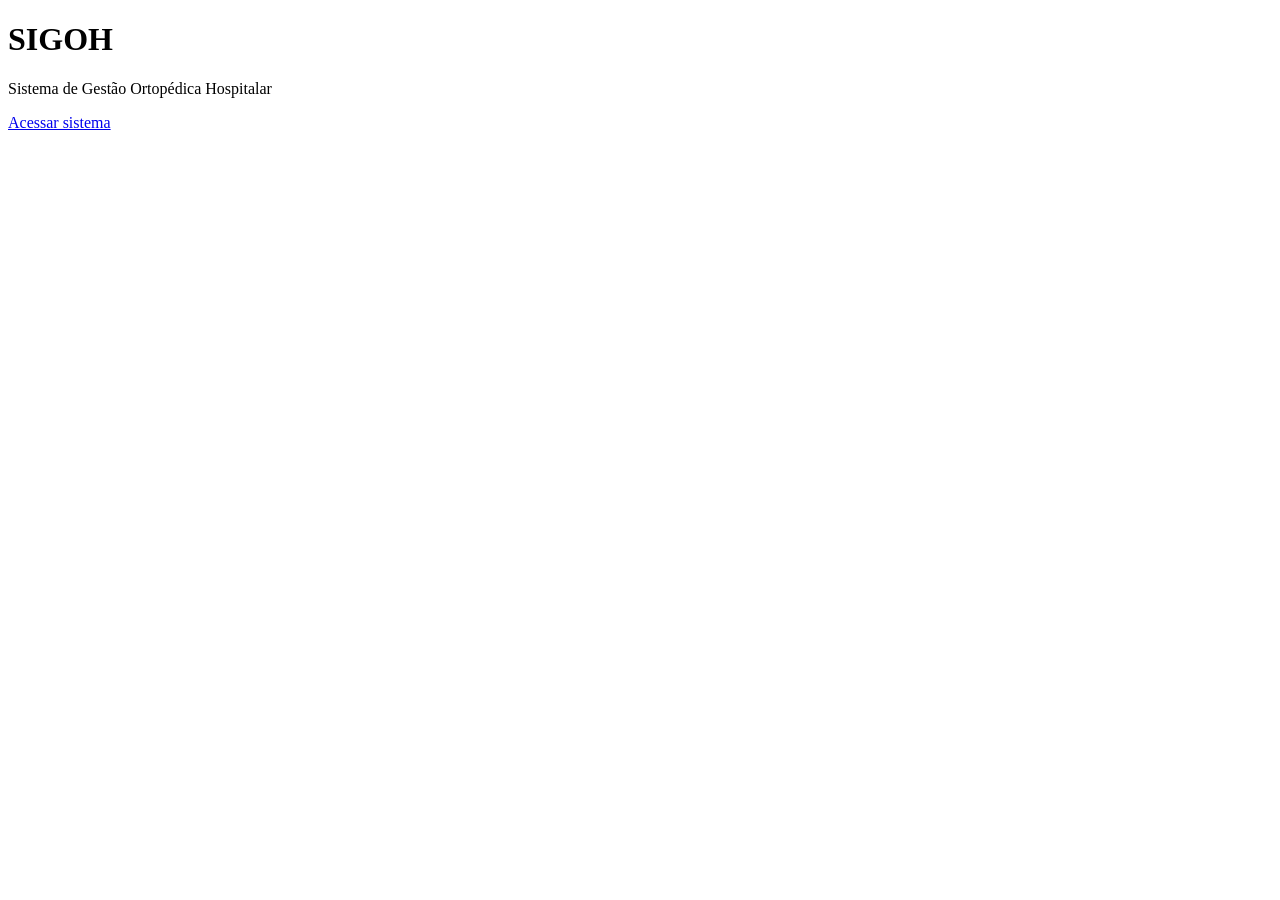
==== Sigoh/index.html @ 97053421 "alterações" ====
<!DOCTYPE html>
<html lang="pt-BR">

<head>
    <meta charset="UTF-8">
    <meta name="viewport" content="width=device-width, initial-scale=1.0">

    <meta
        name="description"
        content="SIGOH - Sistema de Gestão Ortopédica Hospitalar"
    >

    <title>SIGOH | Gestão Ortopédica Hospitalar</title>
</head>

<body>

    <main>
        <h1>SIGOH</h1>

        <p>
            Sistema de Gestão Ortopédica Hospitalar
        </p>

        <a href="./pages/login.html">
            Acessar sistema
        </a>
    </main>

</body>

</html>
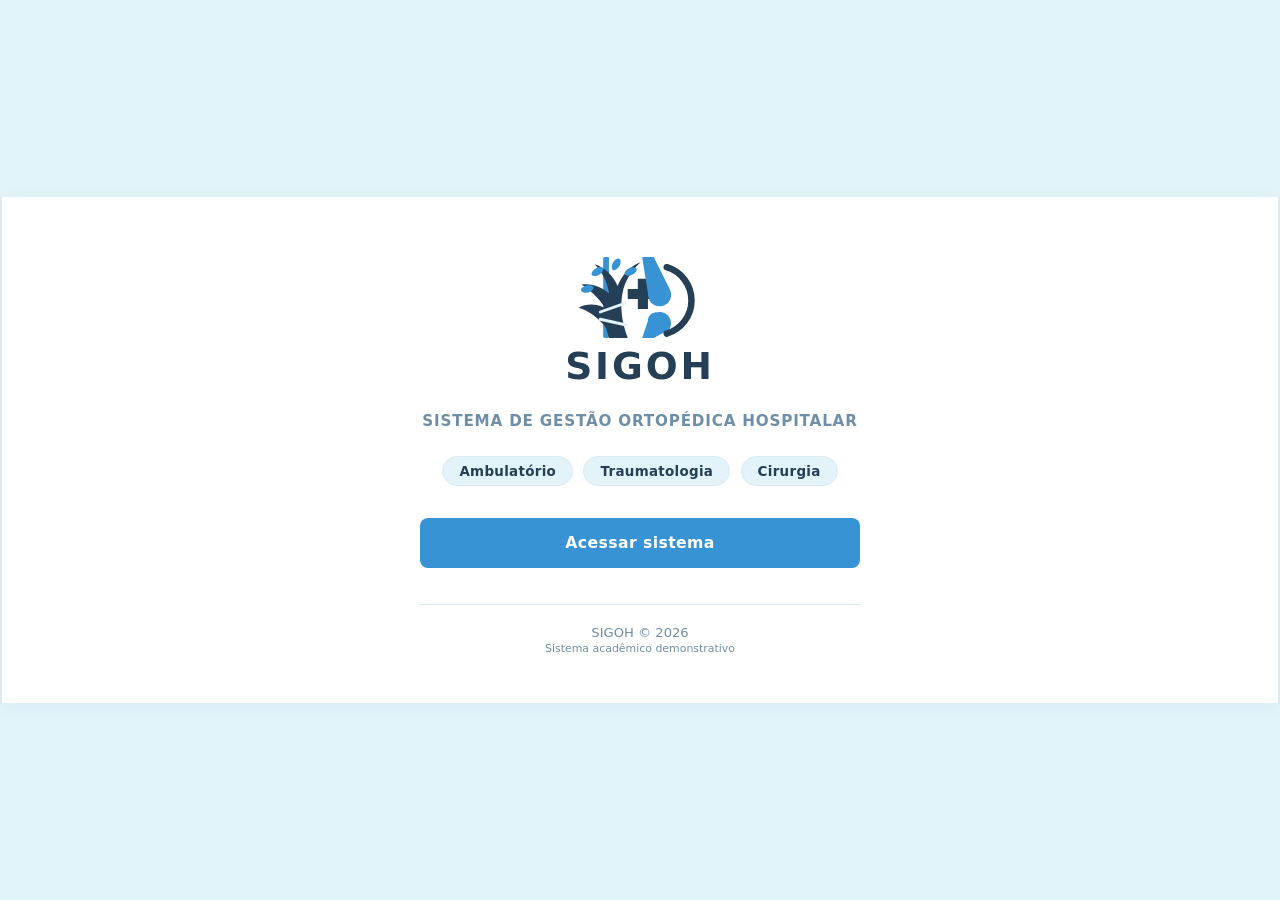
==== commit dec4fe18: "feat: estiliza home com logo SVG, especialidades e tela de login" ====
--- a/Sigoh/index.html
+++ b/Sigoh/index.html
@@ -1,31 +1,57 @@
-
-<!DOCTYPE html>
+﻿<!DOCTYPE html>
 <html lang="pt-BR">
 
 <head>
     <meta charset="UTF-8">
     <meta name="viewport" content="width=device-width, initial-scale=1.0">
-
-    <meta
-        name="description"
-        content="SIGOH - Sistema de Gestão Ortopédica Hospitalar"
-    >
-
+    <meta name="description" content="SIGOH - Sistema de Gestão Ortopédica Hospitalar">
     <title>SIGOH | Gestão Ortopédica Hospitalar</title>
+    <link rel="stylesheet" href="./css/main.css">
 </head>
 
 <body>
 
-    <main>
-        <h1>SIGOH</h1>
+    <main class="home-container">
+        <section class="card-home">
+            <header class="sigoh-header">
+                <div class="logo-marca-dagua">
+                    <svg viewBox="0 0 360 220" width="260" height="160" xmlns="http://www.w3.org/2000/svg" role="img" aria-label="Logotipo SIGOH">
+                        <g transform="translate(85, 8)">
+                            <rect x="44" y="8" width="8" height="112" fill="#3893D5" rx="2"/>
+                            <path d="M52 120 L78 120 C70 98 66 75 72 52 C77 35 88 22 96 15 C82 20 70 32 64 48 C58 34 46 22 32 18 C42 28 50 42 52 58 C40 48 26 44 14 46 C26 54 38 64 46 78 C34 72 20 72 10 78 C24 82 38 92 48 106 Z" fill="#243F56"/>
+                            <ellipse cx="36" cy="28" rx="9" ry="5" transform="rotate(-30 36 28)" fill="#3893D5"/>
+                            <ellipse cx="62" cy="18" rx="9" ry="5" transform="rotate(-60 62 18)" fill="#3893D5"/>
+                            <ellipse cx="82" cy="28" rx="9" ry="5" transform="rotate(-25 82 28)" fill="#3893D5"/>
+                            <ellipse cx="22" cy="52" rx="9" ry="5" transform="rotate(-15 22 52)" fill="#3893D5"/>
+                            <path d="M40 84 L74 72 M40 94 L76 102" stroke="#E2F4FA" stroke-width="4" stroke-linecap="round"/>
+                            <path d="M78 52 H92 V38 H106 V52 H120 V66 H106 V80 H92 V66 H78 Z" fill="#243F56"/>
+                            <path d="M98 8 L114 8 L136 52 C142 64 134 76 122 76 C112 76 106 68 106 58 L98 8 Z" fill="#3893D5"/>
+                            <path d="M122 84 C134 84 142 96 136 108 L114 120 L98 120 L106 96 C106 88 112 84 122 84 Z" fill="#3893D5"/>
+                            <path d="M132 22 A48 48 0 0 1 132 114" fill="none" stroke="#243F56" stroke-width="9" stroke-linecap="round"/>
+                        </g>
+                        <text x="180" y="185" text-anchor="middle" font-family="system-ui, -apple-system, 'Segoe UI', Roboto, sans-serif" font-size="52" font-weight="900" fill="#243F56" letter-spacing="4">SIGOH</text>
+                    </svg>
+                </div>
+                <p class="sigoh-subtitulo">Sistema de Gestão Ortopédica Hospitalar</p>
+            </header>
 
-        <p>
-            Sistema de Gestão Ortopédica Hospitalar
-        </p>
+            <ul class="modulos-lista" aria-label="Especialidades atendidas">
+                <li class="modulo-pill">Ambulatório</li>
+                <li class="modulo-pill">Traumatologia</li>
+                <li class="modulo-pill">Cirurgia</li>
+            </ul>
 
-        <a href="./pages/login.html">
-            Acessar sistema
-        </a>
+            <nav aria-label="Navegação inicial">
+                <a href="./pages/login.html" class="btn-acessar">
+                    Acessar sistema
+                </a>
+            </nav>
+
+            <footer class="card-footer">
+                <p>SIGOH &copy; 2026</p>
+                <small>Sistema acadêmico demonstrativo</small>
+            </footer>
+        </section>
     </main>
 
 </body>
--- a/Sigoh/css/main.css
+++ b/Sigoh/css/main.css
@@ -0,0 +1,217 @@
+﻿@import "./base.css/variaveis.css";
+
+* {
+    box-sizing: border-box;
+    margin: 0;
+    padding: 0;
+}
+
+body {
+    font-family: system-ui, -apple-system, BlinkMacSystemFont, "Segoe UI", Roboto, "Helvetica Neue", Arial, sans-serif;
+    background-color: var(--color-background);
+    color: var(--color-text);
+    min-height: 100vh;
+    display: flex;
+    flex-direction: column;
+    justify-content: center;
+    padding: 3.5rem 0;
+}
+
+.home-container,
+.login-container {
+    width: 100%;
+    margin: 0;
+    display: flex;
+    justify-content: center;
+}
+
+.card-home,
+.card-login {
+    background-color: var(--color-surface);
+    width: 100%;
+    padding: 3rem 2rem;
+    border-radius: 0;
+    border-top: none;
+    border-bottom: none;
+    border-left: 2px solid var(--color-border);
+    border-right: 2px solid var(--color-border);
+    box-shadow: 0 4px 20px rgba(36, 63, 86, 0.04);
+    display: flex;
+    flex-direction: column;
+    align-items: center;
+}
+
+.card-home {
+    text-align: center;
+}
+
+.sigoh-header,
+.card-home nav,
+.login-boas-vindas,
+.login-form,
+.btn-voltar,
+.card-footer,
+.modulos-lista {
+    width: 100%;
+    max-width: 440px;
+}
+
+.sigoh-header {
+    margin-bottom: 1.5rem;
+    text-align: center;
+}
+
+.sigoh-titulo {
+    color: var(--color-primary);
+    font-size: 2.25rem;
+    font-weight: 800;
+    letter-spacing: 2px;
+    line-height: 1.1;
+    margin-bottom: 0.5rem;
+}
+
+.sigoh-subtitulo {
+    color: var(--color-text-muted);
+    font-size: 0.95rem;
+    font-weight: 600;
+    letter-spacing: 0.8px;
+    text-transform: uppercase;
+    line-height: 1.4;
+}
+
+.logo-marca-dagua {
+    display: flex;
+    justify-content: center;
+    align-items: center;
+    margin: 0 auto 0.35rem auto;
+    background: transparent;
+    border: none;
+    box-shadow: none;
+}
+
+.logo-marca-dagua svg {
+    max-width: 100%;
+    height: auto;
+    display: block;
+}
+
+.modulos-lista {
+    display: flex;
+    justify-content: center;
+    flex-wrap: wrap;
+    gap: 0.65rem;
+    list-style: none;
+    margin: 0 auto 2rem auto;
+    padding: 0;
+}
+
+.modulo-pill {
+    background-color: var(--color-primary-light);
+    border: 1px solid var(--color-border);
+    color: var(--color-text);
+    padding: 0.4rem 1rem;
+    border-radius: 999px;
+    font-size: 0.84rem;
+    font-weight: 600;
+    letter-spacing: 0.3px;
+}
+
+.login-boas-vindas {
+    margin-bottom: 1.75rem;
+    text-align: left;
+}
+
+.login-boas-vindas h2 {
+    color: var(--color-text);
+    font-size: 1.35rem;
+    font-weight: 700;
+    margin-bottom: 0.4rem;
+}
+
+.login-boas-vindas p {
+    color: var(--color-text-muted);
+    font-size: 0.9rem;
+}
+
+.login-form {
+    display: flex;
+    flex-direction: column;
+    gap: 1.25rem;
+    text-align: left;
+}
+
+.form-grupo {
+    display: flex;
+    flex-direction: column;
+    gap: 0.4rem;
+}
+
+.form-grupo label {
+    font-size: 0.88rem;
+    font-weight: 600;
+    color: var(--color-text);
+}
+
+.form-grupo input {
+    width: 100%;
+    padding: 0.85rem 1rem;
+    background-color: var(--color-input);
+    border: 1px solid var(--color-border);
+    border-radius: var(--radius-sm);
+    color: var(--color-text);
+    font-size: 0.95rem;
+    font-family: inherit;
+    outline: none;
+    transition: border-color 0.2s ease, background-color 0.2s ease;
+}
+
+.form-grupo input:focus {
+    border-color: var(--color-primary);
+    background-color: #FFFFFF;
+}
+
+.btn-acessar {
+    display: block;
+    width: 100%;
+    padding: 0.95rem 1.25rem;
+    background-color: var(--color-primary);
+    color: #FFFFFF;
+    text-decoration: none;
+    font-size: 0.98rem;
+    font-weight: 600;
+    letter-spacing: 0.4px;
+    border-radius: var(--radius-sm);
+    border: none;
+    cursor: pointer;
+    text-align: center;
+    transition: background-color 0.2s ease, transform 0.15s ease;
+}
+
+.btn-acessar:hover {
+    background-color: var(--color-primary-dark);
+    transform: translateY(-1px);
+}
+
+.btn-voltar {
+    display: inline-block;
+    margin-top: 1.25rem;
+    color: var(--color-primary);
+    text-decoration: none;
+    font-size: 0.9rem;
+    font-weight: 600;
+    text-align: center;
+}
+
+.btn-voltar:hover {
+    color: var(--color-primary-dark);
+    text-decoration: underline;
+}
+
+.card-footer {
+    margin-top: 2.25rem;
+    padding-top: 1.25rem;
+    border-top: 1px solid var(--color-border);
+    color: var(--color-text-muted);
+    font-size: 0.82rem;
+    text-align: center;
+}
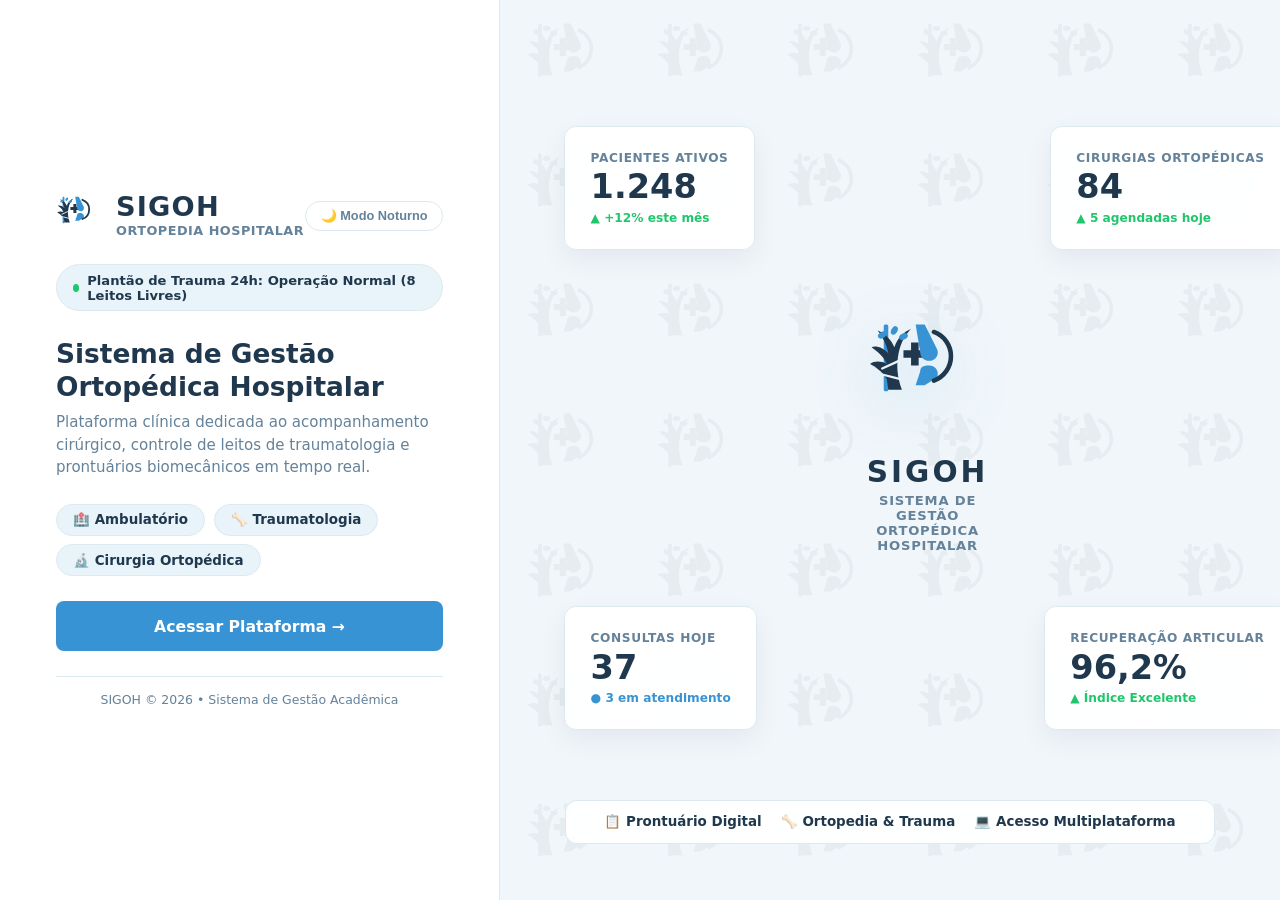
==== commit 9fb5b6bc: "feat: layout responsivo 2 colunas, logo ampliada pt-br, modo escuro e perfil paciente" ====
--- a/Sigoh/index.html
+++ b/Sigoh/index.html
@@ -1,59 +1,117 @@
 ﻿<!DOCTYPE html>
 <html lang="pt-BR">
-
 <head>
     <meta charset="UTF-8">
     <meta name="viewport" content="width=device-width, initial-scale=1.0">
-    <meta name="description" content="SIGOH - Sistema de Gestão Ortopédica Hospitalar">
-    <title>SIGOH | Gestão Ortopédica Hospitalar</title>
+    <title>SIGOH | Início</title>
     <link rel="stylesheet" href="./css/main.css">
+    <script src="./js/tema.js" defer></script>
 </head>
-
 <body>
-
-    <main class="home-container">
-        <section class="card-home">
-            <header class="sigoh-header">
-                <div class="logo-marca-dagua">
-                    <svg viewBox="0 0 360 220" width="260" height="160" xmlns="http://www.w3.org/2000/svg" role="img" aria-label="Logotipo SIGOH">
-                        <g transform="translate(85, 8)">
-                            <rect x="44" y="8" width="8" height="112" fill="#3893D5" rx="2"/>
-                            <path d="M52 120 L78 120 C70 98 66 75 72 52 C77 35 88 22 96 15 C82 20 70 32 64 48 C58 34 46 22 32 18 C42 28 50 42 52 58 C40 48 26 44 14 46 C26 54 38 64 46 78 C34 72 20 72 10 78 C24 82 38 92 48 106 Z" fill="#243F56"/>
-                            <ellipse cx="36" cy="28" rx="9" ry="5" transform="rotate(-30 36 28)" fill="#3893D5"/>
-                            <ellipse cx="62" cy="18" rx="9" ry="5" transform="rotate(-60 62 18)" fill="#3893D5"/>
-                            <ellipse cx="82" cy="28" rx="9" ry="5" transform="rotate(-25 82 28)" fill="#3893D5"/>
-                            <ellipse cx="22" cy="52" rx="9" ry="5" transform="rotate(-15 22 52)" fill="#3893D5"/>
-                            <path d="M40 84 L74 72 M40 94 L76 102" stroke="#E2F4FA" stroke-width="4" stroke-linecap="round"/>
-                            <path d="M78 52 H92 V38 H106 V52 H120 V66 H106 V80 H92 V66 H78 Z" fill="#243F56"/>
-                            <path d="M98 8 L114 8 L136 52 C142 64 134 76 122 76 C112 76 106 68 106 58 L98 8 Z" fill="#3893D5"/>
-                            <path d="M122 84 C134 84 142 96 136 108 L114 120 L98 120 L106 96 C106 88 112 84 122 84 Z" fill="#3893D5"/>
-                            <path d="M132 22 A48 48 0 0 1 132 114" fill="none" stroke="#243F56" stroke-width="9" stroke-linecap="round"/>
-                        </g>
-                        <text x="180" y="185" text-anchor="middle" font-family="system-ui, -apple-system, 'Segoe UI', Roboto, sans-serif" font-size="52" font-weight="900" fill="#243F56" letter-spacing="4">SIGOH</text>
+    <div class="split-wrapper">
+        <main class="left-pane">
+            <header class="pane-top-bar">
+                <div class="sigoh-brand">
+                    <svg viewBox="0 0 160 140" width="48" height="42" xmlns="http://www.w3.org/2000/svg">
+                        <rect x="22" y="6" width="6" height="88" fill="var(--logo-leaf)" rx="2"/>
+                        <path d="M28 92 L46 92 C40 76 38 60 42 42 C45 28 52 18 58 12 C48 16 40 24 36 36 C32 26 24 18 14 14 C20 22 26 32 28 44 C20 36 12 34 6 36 C14 42 22 48 26 58 C18 54 10 54 4 58 C12 62 20 68 26 78 Z" fill="var(--logo-tree)"/>
+                        <ellipse cx="20" cy="20" rx="6" ry="4" transform="rotate(-30 20 20)" fill="var(--logo-leaf)"/>
+                        <ellipse cx="36" cy="14" rx="6" ry="4" transform="rotate(-60 36 14)" fill="var(--logo-leaf)"/>
+                        <ellipse cx="48" cy="22" rx="6" ry="4" transform="rotate(-25 48 22)" fill="var(--logo-leaf)"/>
+                        <path d="M20 64 L42 54 M20 72 L44 78" stroke="var(--color-primary-light)" stroke-width="3" stroke-linecap="round"/>
+                        <path d="M48 40 H58 V30 H68 V40 H78 V50 H68 V60 H58 V50 H48 Z" fill="var(--logo-cross)"/>
+                        <path d="M64 6 L76 6 L92 38 C96 46 90 54 82 54 C74 54 70 48 70 42 L64 6 Z" fill="var(--logo-joint)"/>
+                        <path d="M82 60 C90 60 96 68 92 76 L76 86 L64 86 L70 68 C70 62 74 60 82 60 Z" fill="var(--logo-joint)"/>
+                        <path d="M88 16 A34 34 0 0 1 88 80" fill="none" stroke="var(--logo-arc)" stroke-width="6" stroke-linecap="round"/>
                     </svg>
+                    <div class="brand-text">
+                        <h1>SIGOH</h1>
+                        <p>Ortopedia Hospitalar</p>
+                    </div>
                 </div>
-                <p class="sigoh-subtitulo">Sistema de Gestão Ortopédica Hospitalar</p>
+                <button type="button" id="toggle-tema" class="btn-tema">🌙 Modo Noturno</button>
             </header>
 
-            <ul class="modulos-lista" aria-label="Especialidades atendidas">
-                <li class="modulo-pill">Ambulatório</li>
-                <li class="modulo-pill">Traumatologia</li>
-                <li class="modulo-pill">Cirurgia</li>
+            <div class="plantao-status">
+                <span class="dot-pulse"></span>
+                <span>Plantão de Trauma 24h: Operação Normal (8 Leitos Livres)</span>
+            </div>
+
+            <section class="intro-text">
+                <h2>Sistema de Gestão Ortopédica Hospitalar</h2>
+                <p>Plataforma clínica dedicada ao acompanhamento cirúrgico, controle de leitos de traumatologia e prontuários biomecânicos em tempo real.</p>
+            </section>
+
+            <ul class="modulos-grid" aria-label="Especialidades">
+                <li class="modulo-item">🏥 Ambulatório</li>
+                <li class="modulo-item">🦴 Traumatologia</li>
+                <li class="modulo-item">🔬 Cirurgia Ortopédica</li>
             </ul>
 
-            <nav aria-label="Navegação inicial">
-                <a href="./pages/login.html" class="btn-acessar">
-                    Acessar sistema
+            <nav aria-label="Acesso principal">
+                <a href="./pages/login.html" class="btn-primary transicao-link">
+                    Acessar Plataforma &rarr;
                 </a>
             </nav>
 
-            <footer class="card-footer">
-                <p>SIGOH &copy; 2026</p>
-                <small>Sistema acadêmico demonstrativo</small>
+            <footer class="pane-footer">
+                <p>SIGOH &copy; 2026 • Sistema de Gestão Acadêmica</p>
             </footer>
-        </section>
-    </main>
+        </main>
 
+        <aside class="right-pane" aria-label="Métricas hospitalares">
+            <div class="pattern-overlay"></div>
+
+            <div class="dashboard-arena">
+                <article class="info-card card-top-left">
+                    <p class="card-label">Pacientes Ativos</p>
+                    <p class="card-value">1.248</p>
+                    <span class="card-badge">▲ +12% este mês</span>
+                </article>
+
+                <article class="info-card card-top-right">
+                    <p class="card-label">Cirurgias Ortopédicas</p>
+                    <p class="card-value">84</p>
+                    <span class="card-badge">▲ 5 agendadas hoje</span>
+                </article>
+
+                <!-- Centro: Logo Aumentada e em Português -->
+                <div class="central-logo">
+                    <svg viewBox="0 0 160 140" width="165" height="140" xmlns="http://www.w3.org/2000/svg">
+                        <rect x="22" y="6" width="6" height="88" fill="var(--logo-leaf)" rx="2"/>
+                        <path d="M28 92 L46 92 C40 76 38 60 42 42 C45 28 52 18 58 12 C48 16 40 24 36 36 C32 26 24 18 14 14 C20 22 26 32 28 44 C20 36 12 34 6 36 C14 42 22 48 26 58 C18 54 10 54 4 58 C12 62 20 68 26 78 Z" fill="var(--logo-tree)"/>
+                        <ellipse cx="20" cy="20" rx="6" ry="4" transform="rotate(-30 20 20)" fill="var(--logo-leaf)"/>
+                        <ellipse cx="36" cy="14" rx="6" ry="4" transform="rotate(-60 36 14)" fill="var(--logo-leaf)"/>
+                        <ellipse cx="48" cy="22" rx="6" ry="4" transform="rotate(-25 48 22)" fill="var(--logo-leaf)"/>
+                        <path d="M20 64 L42 54 M20 72 L44 78" stroke="var(--color-primary-light)" stroke-width="3" stroke-linecap="round"/>
+                        <path d="M48 40 H58 V30 H68 V40 H78 V50 H68 V60 H58 V50 H48 Z" fill="var(--logo-cross)"/>
+                        <path d="M64 6 L76 6 L92 38 C96 46 90 54 82 54 C74 54 70 48 70 42 L64 6 Z" fill="var(--logo-joint)"/>
+                        <path d="M82 60 C90 60 96 68 92 76 L76 86 L64 86 L70 68 C70 62 74 60 82 60 Z" fill="var(--logo-joint)"/>
+                        <path d="M88 16 A34 34 0 0 1 88 80" fill="none" stroke="var(--logo-arc)" stroke-width="6" stroke-linecap="round"/>
+                    </svg>
+                    <h3>SIGOH</h3>
+                    <p>Sistema de Gestão Ortopédica Hospitalar</p>
+                </div>
+
+                <article class="info-card card-bottom-left">
+                    <p class="card-label">Consultas Hoje</p>
+                    <p class="card-value">37</p>
+                    <span class="card-badge" style="color: var(--color-primary);">● 3 em atendimento</span>
+                </article>
+
+                <article class="info-card card-bottom-right">
+                    <p class="card-label">Recuperação Articular</p>
+                    <p class="card-value">96,2%</p>
+                    <span class="card-badge">▲ Índice Excelente</span>
+                </article>
+            </div>
+
+            <div class="status-pill-bar">
+                <span>📋 Prontuário Digital</span>
+                <span>🦴 Ortopedia & Trauma</span>
+                <span>💻 Acesso Multiplataforma</span>
+            </div>
+        </aside>
+    </div>
 </body>
-
 </html>
--- a/Sigoh/css/main.css
+++ b/Sigoh/css/main.css
@@ -6,212 +6,451 @@
     padding: 0;
 }
 
+html, body {
+    width: 100%;
+    height: 100%;
+    overflow-x: hidden;
+}
+
 body {
-    font-family: system-ui, -apple-system, BlinkMacSystemFont, "Segoe UI", Roboto, "Helvetica Neue", Arial, sans-serif;
+    font-family: system-ui, -apple-system, BlinkMacSystemFont, "Segoe UI", Roboto, sans-serif;
     background-color: var(--color-background);
     color: var(--color-text);
     min-height: 100vh;
     display: flex;
+    transition: background-color 0.3s ease, color 0.3s ease;
+}
+
+/* Animação Fluida com Slide + Scale Suave */
+.page-fade-in {
+    animation: smoothSlideIn 0.5s cubic-bezier(0.25, 1, 0.5, 1) forwards;
+}
+
+.page-fade-out {
+    animation: smoothSlideOut 0.38s cubic-bezier(0.7, 0, 0.84, 0) forwards;
+}
+
+@keyframes smoothSlideIn {
+    0% {
+        opacity: 0;
+        transform: translateX(-24px) scale(0.99);
+    }
+    100% {
+        opacity: 1;
+        transform: translateX(0) scale(1);
+    }
+}
+
+@keyframes smoothSlideOut {
+    0% {
+        opacity: 1;
+        transform: translateX(0) scale(1);
+    }
+    100% {
+        opacity: 0;
+        transform: translateX(20px) scale(0.99);
+    }
+}
+
+/* Coluna esquerda aumentada para 500px */
+.split-wrapper {
+    width: 100vw;
+    min-height: 100vh;
+    display: grid;
+    grid-template-columns: 500px 1fr;
+    background-color: var(--color-surface);
+    transition: background-color 0.3s ease;
+}
+
+/* Coluna Esquerda: Espaçosa e sem ficar no cantinho */
+.left-pane {
+    padding: 3rem 3.5rem;
+    display: flex;
     flex-direction: column;
     justify-content: center;
-    padding: 3.5rem 0;
-}
-
-.home-container,
-.login-container {
-    width: 100%;
-    margin: 0;
-    display: flex;
-    justify-content: center;
-}
-
-.card-home,
-.card-login {
+    gap: 1.6rem;
     background-color: var(--color-surface);
-    width: 100%;
-    padding: 3rem 2rem;
-    border-radius: 0;
-    border-top: none;
-    border-bottom: none;
-    border-left: 2px solid var(--color-border);
-    border-right: 2px solid var(--color-border);
-    box-shadow: 0 4px 20px rgba(36, 63, 86, 0.04);
-    display: flex;
-    flex-direction: column;
+    border-right: 1px solid var(--color-border);
+    position: relative;
+    z-index: 2;
+    min-height: 100vh;
+    transition: background-color 0.3s ease, border-color 0.3s ease;
+}
+
+.pane-top-bar {
+    display: flex;
+    justify-content: space-between;
     align-items: center;
 }
 
-.card-home {
-    text-align: center;
-}
-
-.sigoh-header,
-.card-home nav,
-.login-boas-vindas,
-.login-form,
-.btn-voltar,
-.card-footer,
-.modulos-lista {
-    width: 100%;
-    max-width: 440px;
-}
-
-.sigoh-header {
-    margin-bottom: 1.5rem;
-    text-align: center;
-}
-
-.sigoh-titulo {
+.sigoh-brand {
+    display: flex;
+    align-items: center;
+    gap: 12px;
+}
+
+.brand-text h1 {
+    font-size: 1.7rem;
+    font-weight: 800;
+    letter-spacing: 1.2px;
+    color: var(--logo-text);
+    line-height: 1;
+}
+
+.brand-text p {
+    font-size: 0.8rem;
+    color: var(--color-text-muted);
+    font-weight: 600;
+    text-transform: uppercase;
+    letter-spacing: 0.5px;
+    margin-top: 3px;
+}
+
+.btn-tema {
+    background: transparent;
+    border: 1px solid var(--color-border);
+    padding: 0.42rem 0.9rem;
+    border-radius: 999px;
+    color: var(--color-text-muted);
+    font-size: 0.8rem;
+    font-weight: 600;
+    cursor: pointer;
+    transition: all 0.2s ease;
+}
+
+.btn-tema:hover {
     color: var(--color-primary);
-    font-size: 2.25rem;
+    border-color: var(--color-primary);
+}
+
+.plantao-status {
+    display: inline-flex;
+    align-items: center;
+    gap: 8px;
+    background-color: var(--color-primary-light);
+    border: 1px solid var(--color-border);
+    padding: 0.48rem 1rem;
+    border-radius: 999px;
+    font-size: 0.82rem;
+    font-weight: 600;
+    color: var(--color-text);
+    width: fit-content;
+}
+
+.dot-pulse {
+    width: 8px;
+    height: 8px;
+    background-color: #20C66B;
+    border-radius: 50%;
+    box-shadow: 0 0 0 rgba(32, 198, 107, 0.4);
+    animation: pulse 1.8s infinite;
+}
+
+@keyframes pulse {
+    0% { box-shadow: 0 0 0 0 rgba(32, 198, 107, 0.7); }
+    70% { box-shadow: 0 0 0 8px rgba(32, 198, 107, 0); }
+    100% { box-shadow: 0 0 0 0 rgba(32, 198, 107, 0); }
+}
+
+.intro-text h2 {
+    font-size: 1.65rem;
     font-weight: 800;
-    letter-spacing: 2px;
-    line-height: 1.1;
+    line-height: 1.25;
+    color: var(--color-text);
     margin-bottom: 0.5rem;
 }
 
-.sigoh-subtitulo {
-    color: var(--color-text-muted);
-    font-size: 0.95rem;
-    font-weight: 600;
-    letter-spacing: 0.8px;
-    text-transform: uppercase;
-    line-height: 1.4;
-}
-
-.logo-marca-dagua {
-    display: flex;
-    justify-content: center;
-    align-items: center;
-    margin: 0 auto 0.35rem auto;
-    background: transparent;
-    border: none;
-    box-shadow: none;
-}
-
-.logo-marca-dagua svg {
-    max-width: 100%;
-    height: auto;
-    display: block;
-}
-
-.modulos-lista {
-    display: flex;
-    justify-content: center;
+.intro-text p {
+    font-size: 0.94rem;
+    color: var(--color-text-muted);
+    line-height: 1.5;
+}
+
+.modulos-grid {
+    display: flex;
     flex-wrap: wrap;
-    gap: 0.65rem;
+    gap: 0.55rem;
     list-style: none;
-    margin: 0 auto 2rem auto;
-    padding: 0;
-}
-
-.modulo-pill {
+}
+
+.modulo-item {
     background-color: var(--color-primary-light);
     border: 1px solid var(--color-border);
     color: var(--color-text);
-    padding: 0.4rem 1rem;
+    padding: 0.45rem 1rem;
     border-radius: 999px;
     font-size: 0.84rem;
     font-weight: 600;
-    letter-spacing: 0.3px;
-}
-
-.login-boas-vindas {
-    margin-bottom: 1.75rem;
-    text-align: left;
-}
-
-.login-boas-vindas h2 {
-    color: var(--color-text);
-    font-size: 1.35rem;
-    font-weight: 700;
-    margin-bottom: 0.4rem;
-}
-
-.login-boas-vindas p {
-    color: var(--color-text-muted);
-    font-size: 0.9rem;
-}
-
-.login-form {
-    display: flex;
-    flex-direction: column;
-    gap: 1.25rem;
-    text-align: left;
-}
-
-.form-grupo {
-    display: flex;
-    flex-direction: column;
-    gap: 0.4rem;
-}
-
-.form-grupo label {
-    font-size: 0.88rem;
-    font-weight: 600;
-    color: var(--color-text);
-}
-
-.form-grupo input {
+}
+
+.profile-selector {
+    display: flex;
+    gap: 0.5rem;
+    background-color: var(--color-input);
+    border: 1px solid var(--color-border);
+    padding: 4px;
+    border-radius: var(--radius-sm);
+}
+
+.btn-profile {
+    flex: 1;
+    border: none;
+    background: transparent;
+    padding: 0.55rem 0.4rem;
+    font-size: 0.8rem;
+    font-weight: 600;
+    color: var(--color-text-muted);
+    border-radius: 6px;
+    cursor: pointer;
+    transition: all 0.2s ease;
+    text-align: center;
+}
+
+.btn-profile.active, .btn-profile:hover {
+    background-color: var(--color-surface);
+    color: var(--color-primary);
+    box-shadow: 0 2px 6px rgba(0,0,0,0.06);
+}
+
+.auth-form {
+    display: flex;
+    flex-direction: column;
+    gap: 1.15rem;
+}
+
+.field-group {
+    display: flex;
+    flex-direction: column;
+    gap: 0.35rem;
+}
+
+.field-group label {
+    font-size: 0.84rem;
+    font-weight: 600;
+    color: var(--color-text);
+}
+
+.field-group input {
     width: 100%;
-    padding: 0.85rem 1rem;
+    padding: 0.88rem 1rem;
     background-color: var(--color-input);
     border: 1px solid var(--color-border);
     border-radius: var(--radius-sm);
     color: var(--color-text);
-    font-size: 0.95rem;
-    font-family: inherit;
+    font-size: 0.94rem;
     outline: none;
     transition: border-color 0.2s ease, background-color 0.2s ease;
 }
 
-.form-grupo input:focus {
+.field-group input:focus {
     border-color: var(--color-primary);
-    background-color: #FFFFFF;
-}
-
-.btn-acessar {
+}
+
+.btn-primary {
     display: block;
     width: 100%;
-    padding: 0.95rem 1.25rem;
+    padding: 0.95rem;
     background-color: var(--color-primary);
     color: #FFFFFF;
+    text-align: center;
     text-decoration: none;
+    font-weight: 700;
     font-size: 0.98rem;
-    font-weight: 600;
-    letter-spacing: 0.4px;
     border-radius: var(--radius-sm);
     border: none;
     cursor: pointer;
-    text-align: center;
     transition: background-color 0.2s ease, transform 0.15s ease;
 }
 
-.btn-acessar:hover {
+.btn-primary:hover {
     background-color: var(--color-primary-dark);
     transform: translateY(-1px);
 }
 
-.btn-voltar {
+.btn-link {
     display: inline-block;
-    margin-top: 1.25rem;
     color: var(--color-primary);
     text-decoration: none;
-    font-size: 0.9rem;
-    font-weight: 600;
+    font-size: 0.88rem;
+    font-weight: 600;
+    margin-top: 0.5rem;
     text-align: center;
 }
 
-.btn-voltar:hover {
-    color: var(--color-primary-dark);
+.btn-link:hover {
     text-decoration: underline;
 }
 
-.card-footer {
-    margin-top: 2.25rem;
-    padding-top: 1.25rem;
+.pane-footer {
     border-top: 1px solid var(--color-border);
-    color: var(--color-text-muted);
+    padding-top: 0.9rem;
+    font-size: 0.78rem;
+    color: var(--color-text-muted);
+    text-align: center;
+}
+
+/* Coluna Direita */
+.right-pane {
+    background-color: var(--color-background);
+    padding: 3.5rem 4rem;
+    display: flex;
+    flex-direction: column;
+    justify-content: space-between;
+    position: relative;
+    overflow: hidden;
+    min-height: 100vh;
+}
+
+.pattern-overlay {
+    position: absolute;
+    top: 0; left: 0; right: 0; bottom: 0;
+    opacity: var(--watermark-opacity);
+    background-size: 130px 130px;
+    background-image: url('data:image/svg+xml;utf8,<svg xmlns="http://www.w3.org/2000/svg" width="130" height="130" viewBox="0 0 130 130"><g fill="%2320384E" transform="translate(25, 20) scale(0.6)"><rect x="22" y="6" width="6" height="88" rx="2"/><path d="M28 92 L46 92 C40 76 38 60 42 42 C45 28 52 18 58 12 C48 16 40 24 36 36 C32 26 24 18 14 14 C20 22 26 32 28 44 C20 36 12 34 6 36 C14 42 22 48 26 58 C18 54 10 54 4 58 C12 62 20 68 26 78 Z"/><ellipse cx="20" cy="20" rx="6" ry="4"/><ellipse cx="36" cy="14" rx="6" ry="4"/><ellipse cx="48" cy="22" rx="6" ry="4"/><path d="M48 40 H58 V30 H68 V40 H78 V50 H68 V60 H58 V50 H48 Z"/><path d="M64 6 L76 6 L92 38 C96 46 90 54 82 54 C74 54 70 48 70 42 L64 6 Z"/><path d="M82 60 C90 60 96 68 92 76 L76 86 L64 86 L70 68 C70 62 74 60 82 60 Z"/><path d="M88 16 A34 34 0 0 1 88 80" stroke="%2320384E" stroke-width="6" fill="none"/></g></svg>');
+    pointer-events: none;
+    z-index: 1;
+}
+
+body.dark-mode .pattern-overlay {
+    background-image: url('data:image/svg+xml;utf8,<svg xmlns="http://www.w3.org/2000/svg" width="130" height="130" viewBox="0 0 130 130"><g fill="%238ECBF8" transform="translate(25, 20) scale(0.6)"><rect x="22" y="6" width="6" height="88" rx="2"/><path d="M28 92 L46 92 C40 76 38 60 42 42 C45 28 52 18 58 12 C48 16 40 24 36 36 C32 26 24 18 14 14 C20 22 26 32 28 44 C20 36 12 34 6 36 C14 42 22 48 26 58 C18 54 10 54 4 58 C12 62 20 68 26 78 Z"/><ellipse cx="20" cy="20" rx="6" ry="4"/><ellipse cx="36" cy="14" rx="6" ry="4"/><ellipse cx="48" cy="22" rx="6" ry="4"/><path d="M48 40 H58 V30 H68 V40 H78 V50 H68 V60 H58 V50 H48 Z"/><path d="M64 6 L76 6 L92 38 C96 46 90 54 82 54 C74 54 70 48 70 42 L64 6 Z"/><path d="M82 60 C90 60 96 68 92 76 L76 86 L64 86 L70 68 C70 62 74 60 82 60 Z"/><path d="M88 16 A34 34 0 0 1 88 80" stroke="%238ECBF8" stroke-width="6" fill="none"/></g></svg>');
+}
+
+/* Arena com extremidades e logo central ampliada */
+.dashboard-arena {
+    position: relative;
+    z-index: 2;
+    display: grid;
+    grid-template-columns: 250px 1fr 250px;
+    grid-template-rows: auto 1fr auto;
+    align-items: center;
+    gap: 1.8rem;
+    margin: auto 0;
+    min-height: 540px;
+}
+
+.info-card {
+    background-color: var(--color-surface-card);
+    backdrop-filter: blur(14px);
+    border: 1px solid var(--color-border);
+    padding: 1.5rem 1.6rem;
+    border-radius: var(--radius-md);
+    box-shadow: 0 10px 28px rgba(11, 23, 36, 0.06);
+    transition: transform 0.2s ease, box-shadow 0.2s ease;
+    min-height: 115px;
+    display: flex;
+    flex-direction: column;
+    justify-content: center;
+}
+
+.info-card:hover {
+    transform: translateY(-4px);
+    box-shadow: 0 14px 34px rgba(11, 23, 36, 0.1);
+}
+
+.info-card .card-label {
+    font-size: 0.76rem;
+    color: var(--color-text-muted);
+    font-weight: 700;
+    text-transform: uppercase;
+    letter-spacing: 0.6px;
+}
+
+.info-card .card-value {
+    font-size: 2.1rem;
+    font-weight: 800;
+    color: var(--color-text);
+    margin: 0.3rem 0;
+    line-height: 1.1;
+}
+
+.info-card .card-badge {
+    font-size: 0.76rem;
+    font-weight: 700;
+    color: #20C66B;
+}
+
+.card-top-left { grid-column: 1; grid-row: 1; justify-self: start; }
+.card-top-right { grid-column: 3; grid-row: 1; justify-self: end; }
+.card-bottom-left { grid-column: 1; grid-row: 3; justify-self: start; }
+.card-bottom-right { grid-column: 3; grid-row: 3; justify-self: end; }
+
+/* Centro: Logo Oficial Aumentada e em Português */
+.central-logo {
+    grid-column: 2;
+    grid-row: 2;
+    display: flex;
+    flex-direction: column;
+    align-items: center;
+    justify-content: center;
+    text-align: center;
+    padding: 1.5rem;
+}
+
+.central-logo svg {
+    max-width: 100%;
+    filter: drop-shadow(0 16px 32px rgba(56, 147, 213, 0.2));
+    transition: transform 0.3s ease;
+}
+
+.central-logo svg:hover {
+    transform: scale(1.03);
+}
+
+.central-logo h3 {
+    font-size: 1.85rem;
+    font-weight: 900;
+    letter-spacing: 3px;
+    color: var(--logo-text);
+    margin-top: 0.75rem;
+}
+
+.central-logo p {
     font-size: 0.82rem;
-    text-align: center;
-}
+    font-weight: 600;
+    color: var(--color-text-muted);
+    letter-spacing: 0.8px;
+    text-transform: uppercase;
+    margin-top: 4px;
+}
+
+.status-pill-bar {
+    position: relative;
+    z-index: 2;
+    background-color: var(--color-surface-card);
+    backdrop-filter: blur(12px);
+    border: 1px solid var(--color-border);
+    padding: 0.85rem 1.8rem;
+    border-radius: var(--radius-md);
+    display: flex;
+    justify-content: space-around;
+    font-size: 0.84rem;
+    font-weight: 600;
+    color: var(--color-text);
+    max-width: 650px;
+    margin: 0 auto;
+    width: 100%;
+}
+
+@media (max-width: 1120px) {
+    .dashboard-arena {
+        grid-template-columns: 1fr 1fr;
+        grid-template-rows: auto auto auto;
+    }
+    .central-logo {
+        grid-column: 1 / span 2;
+        grid-row: 2;
+    }
+    .card-top-left { grid-column: 1; grid-row: 1; }
+    .card-top-right { grid-column: 2; grid-row: 1; }
+    .card-bottom-left { grid-column: 1; grid-row: 3; }
+    .card-bottom-right { grid-column: 2; grid-row: 3; }
+}
+
+@media (max-width: 950px) {
+    .split-wrapper {
+        grid-template-columns: 1fr;
+    }
+    .right-pane {
+        display: none;
+    }
+}
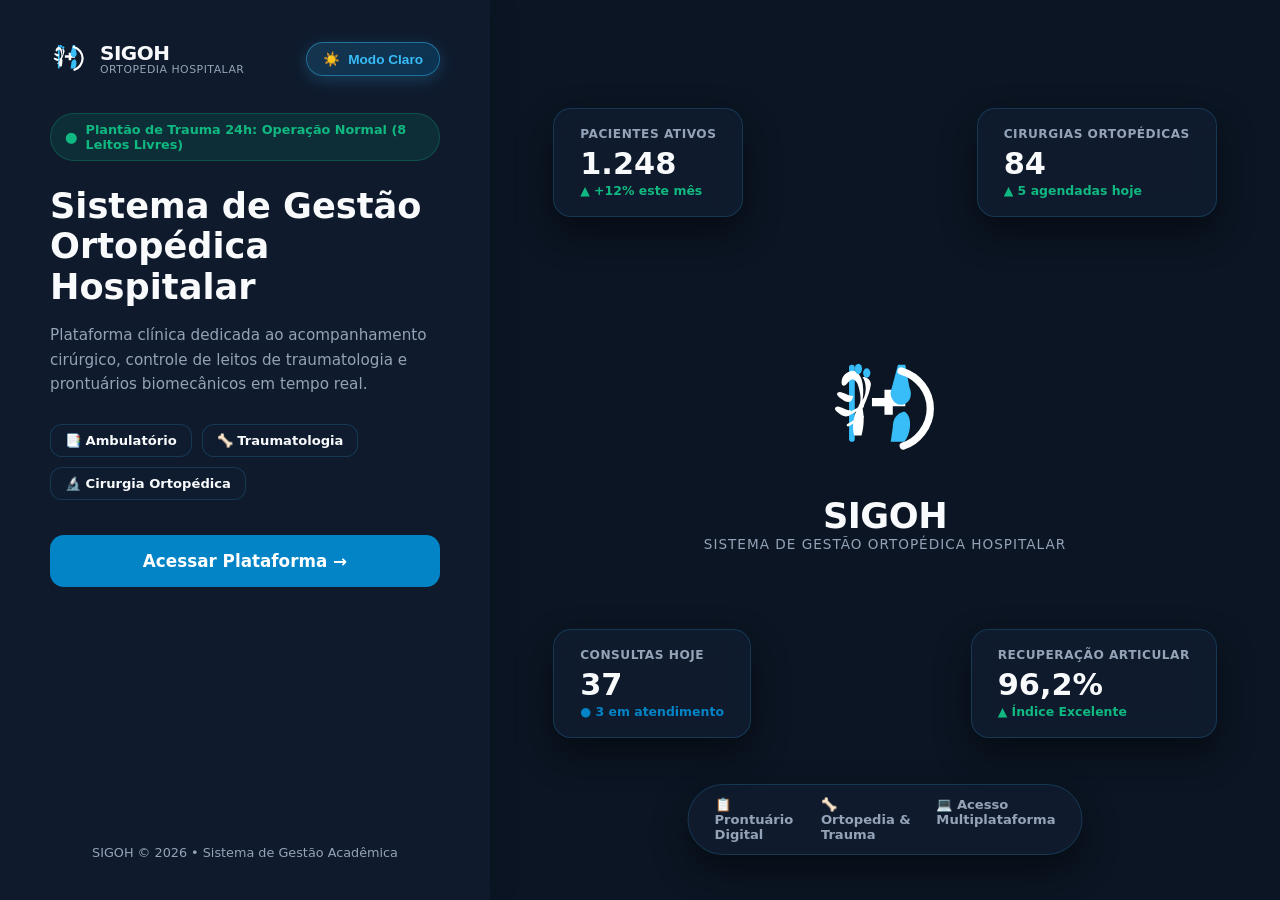
==== commit 230d8baa: "feat: reestruturacao visual SIGOH, responsividade e transicoes" ====
--- a/Sigoh/index.html
+++ b/Sigoh/index.html
@@ -1,117 +1,155 @@
 ﻿<!DOCTYPE html>
 <html lang="pt-BR">
 <head>
-    <meta charset="UTF-8">
-    <meta name="viewport" content="width=device-width, initial-scale=1.0">
-    <title>SIGOH | Início</title>
-    <link rel="stylesheet" href="./css/main.css">
-    <script src="./js/tema.js" defer></script>
+  <meta charset="UTF-8">
+  <meta name="viewport" content="width=device-width, initial-scale=1.0">
+  <title>SIGOH - Gestão Ortopédica Hospitalar</title>
+  <link rel="stylesheet" href="css/sigoh_layout.css">
+  <script>
+    if (localStorage.getItem('sigo_theme') === 'light') {
+      document.documentElement.classList.add('light-mode');
+    }
+  </script>
+  <style>
+    .trauma-badge {
+      display: inline-flex; align-items: center; gap: 8px;
+      background: rgba(16, 185, 129, 0.12); border: 1px solid rgba(16, 185, 129, 0.25);
+      color: #10b981; padding: 8px 14px; border-radius: 50px; font-size: 0.8rem;
+      font-weight: 600; margin-bottom: 25px;
+    }
+    .badge-dot { font-size: 0.9rem; }
+    .hero-title { font-size: 2.2rem; font-weight: 800; line-height: 1.15; margin-bottom: 16px; }
+    .hero-desc { color: var(--text-sub); font-size: 0.95rem; line-height: 1.6; margin-bottom: 28px; }
+    .tag-list { display: flex; flex-wrap: wrap; gap: 10px; margin-bottom: 35px; }
+    .tag-pill {
+      background: var(--bg-card); border: 1px solid var(--border-card);
+      padding: 8px 14px; border-radius: 12px; font-size: 0.82rem; font-weight: 600;
+    }
+    .btn-acessar {
+      display: inline-flex; align-items: center; justify-content: center; gap: 10px;
+      width: 100%; padding: 16px; background: #0284c7; color: #ffffff;
+      border: none; border-radius: 14px; font-size: 1.05rem; font-weight: 700;
+      text-decoration: none; cursor: pointer; transition: background 0.2s, transform 0.2s, box-shadow 0.2s;
+    }
+    .btn-acessar:hover {
+      background: #0369a1; transform: translateY(-2px);
+      box-shadow: 0 8px 24px rgba(2, 132, 199, 0.35);
+    }
+    .home-footer { margin-top: auto; text-align: center; font-size: 0.8rem; color: var(--text-sub); padding-top: 35px; }
+  </style>
 </head>
 <body>
-    <div class="split-wrapper">
-        <main class="left-pane">
-            <header class="pane-top-bar">
-                <div class="sigoh-brand">
-                    <svg viewBox="0 0 160 140" width="48" height="42" xmlns="http://www.w3.org/2000/svg">
-                        <rect x="22" y="6" width="6" height="88" fill="var(--logo-leaf)" rx="2"/>
-                        <path d="M28 92 L46 92 C40 76 38 60 42 42 C45 28 52 18 58 12 C48 16 40 24 36 36 C32 26 24 18 14 14 C20 22 26 32 28 44 C20 36 12 34 6 36 C14 42 22 48 26 58 C18 54 10 54 4 58 C12 62 20 68 26 78 Z" fill="var(--logo-tree)"/>
-                        <ellipse cx="20" cy="20" rx="6" ry="4" transform="rotate(-30 20 20)" fill="var(--logo-leaf)"/>
-                        <ellipse cx="36" cy="14" rx="6" ry="4" transform="rotate(-60 36 14)" fill="var(--logo-leaf)"/>
-                        <ellipse cx="48" cy="22" rx="6" ry="4" transform="rotate(-25 48 22)" fill="var(--logo-leaf)"/>
-                        <path d="M20 64 L42 54 M20 72 L44 78" stroke="var(--color-primary-light)" stroke-width="3" stroke-linecap="round"/>
-                        <path d="M48 40 H58 V30 H68 V40 H78 V50 H68 V60 H58 V50 H48 Z" fill="var(--logo-cross)"/>
-                        <path d="M64 6 L76 6 L92 38 C96 46 90 54 82 54 C74 54 70 48 70 42 L64 6 Z" fill="var(--logo-joint)"/>
-                        <path d="M82 60 C90 60 96 68 92 76 L76 86 L64 86 L70 68 C70 62 74 60 82 60 Z" fill="var(--logo-joint)"/>
-                        <path d="M88 16 A34 34 0 0 1 88 80" fill="none" stroke="var(--logo-arc)" stroke-width="6" stroke-linecap="round"/>
-                    </svg>
-                    <div class="brand-text">
-                        <h1>SIGOH</h1>
-                        <p>Ortopedia Hospitalar</p>
-                    </div>
-                </div>
-                <button type="button" id="toggle-tema" class="btn-tema">🌙 Modo Noturno</button>
-            </header>
+  <div class="page-wrapper">
+    <div class="split-layout">
+      
+      <!-- PAINEL ESQUERDO -->
+      <div class="split-left">
+        <div class="split-header-top">
+          <div class="brand-group">
+            <svg viewBox="0 0 120 120" fill="none" xmlns="http://www.w3.org/2000/svg">
+              <rect x="25" y="16" width="5.5" height="74" rx="2.7" class="logo-accent-elem"/>
+              <path class="logo-dark-elem" d="M30 84C28 78 28 66 35 54C37 50 36 42 33 34C31 31 29 27 24 33C21 37 17 38 18 31C19 25 24 23 27 22C31 21 35 24 37 30C39 36 39 44 38 50C43 42 41 32 38 28C42 27 46 31 46 35C45 42 41 52 38 58C40 68 39 76 37 84H30Z"/>
+              <ellipse class="logo-accent-elem" cx="34" cy="20" rx="3.5" ry="5"/>
+              <ellipse class="logo-accent-elem" cx="42" cy="24" rx="3.5" ry="4.5"/>
+              <path d="M24 64L38 56M24 74L38 66" stroke="#ffffff" stroke-width="2.5" stroke-linecap="round"/>
+              <path class="logo-dark-elem" d="M29 46C23 46 17 40 14 43C12 45 16 48 21 51C26 53 28 51 29 46Z"/>
+              <path class="logo-dark-elem" d="M27 60C21 60 15 54 12 57C10 59 14 62 19 65C24 67 26 65 27 60Z"/>
+              <path class="logo-dark-elem" d="M47 48H59V40H67V48H79V56H67V64H59V56H47V48Z"/>
+              <path class="logo-accent-elem" d="M72 16L65 42C64 48 70 57 78 54C84 52 86 44 83 38L79 16H72Z"/>
+              <path class="logo-accent-elem" d="M78 61C70 63 67 69 67 76L65 90H78C82 86 85 76 83 68C82 64 80 62 78 61Z"/>
+              <path class="logo-dark-stroke" d="M75 22C92 27 103 42 103 58C103 76 90 90 77 94" stroke-width="7" stroke-linecap="round"/>
+            </svg>
+            <div class="brand-titles">
+              <h2>SIGOH</h2>
+              <p>Ortopedia Hospitalar</p>
+            </div>
+          </div>
 
-            <div class="plantao-status">
-                <span class="dot-pulse"></span>
-                <span>Plantão de Trauma 24h: Operação Normal (8 Leitos Livres)</span>
-            </div>
+          <!-- BOTÃO DE TEMA COLORIDO COM EMOJIS -->
+          <button id="themeToggle" class="theme-toggle-btn" type="button">
+            <span class="theme-emoji">🌙</span>
+            <span class="theme-label">Modo Noturno</span>
+          </button>
+        </div>
 
-            <section class="intro-text">
-                <h2>Sistema de Gestão Ortopédica Hospitalar</h2>
-                <p>Plataforma clínica dedicada ao acompanhamento cirúrgico, controle de leitos de traumatologia e prontuários biomecânicos em tempo real.</p>
-            </section>
+        <div class="trauma-badge">
+          <span class="badge-dot">●</span> Plantão de Trauma 24h: Operação Normal (8 Leitos Livres)
+        </div>
 
-            <ul class="modulos-grid" aria-label="Especialidades">
-                <li class="modulo-item">🏥 Ambulatório</li>
-                <li class="modulo-item">🦴 Traumatologia</li>
-                <li class="modulo-item">🔬 Cirurgia Ortopédica</li>
-            </ul>
+        <h1 class="hero-title">Sistema de Gestão Ortopédica Hospitalar</h1>
+        <p class="hero-desc">
+          Plataforma clínica dedicada ao acompanhamento cirúrgico, controle de leitos de traumatologia e prontuários biomecânicos em tempo real.
+        </p>
 
-            <nav aria-label="Acesso principal">
-                <a href="./pages/login.html" class="btn-primary transicao-link">
-                    Acessar Plataforma &rarr;
-                </a>
-            </nav>
+        <div class="tag-list">
+          <span class="tag-pill">📑 Ambulatório</span>
+          <span class="tag-pill">🦴 Traumatologia</span>
+          <span class="tag-pill">🔬 Cirurgia Ortopédica</span>
+        </div>
 
-            <footer class="pane-footer">
-                <p>SIGOH &copy; 2026 • Sistema de Gestão Acadêmica</p>
-            </footer>
-        </main>
+        <a href="pages/login.html" class="btn-acessar" onclick="event.preventDefault(); irPara('pages/login.html');">
+          Acessar Plataforma →
+        </a>
 
-        <aside class="right-pane" aria-label="Métricas hospitalares">
-            <div class="pattern-overlay"></div>
+        <div class="home-footer">
+          SIGOH © 2026 • Sistema de Gestão Acadêmica
+        </div>
+      </div>
 
-            <div class="dashboard-arena">
-                <article class="info-card card-top-left">
-                    <p class="card-label">Pacientes Ativos</p>
-                    <p class="card-value">1.248</p>
-                    <span class="card-badge">▲ +12% este mês</span>
-                </article>
+      <!-- PAINEL DIREITO: 4 CARDS FLUTUANTES COM "LEVANTADINHA" -->
+      <div class="split-right">
+        <div class="floating-card card-tl">
+          <h4>Pacientes Ativos</h4>
+          <div class="fc-value">1.248</div>
+          <div class="fc-legend text-green">▲ +12% este mês</div>
+        </div>
 
-                <article class="info-card card-top-right">
-                    <p class="card-label">Cirurgias Ortopédicas</p>
-                    <p class="card-value">84</p>
-                    <span class="card-badge">▲ 5 agendadas hoje</span>
-                </article>
+        <div class="floating-card card-tr">
+          <h4>Cirurgias Ortopédicas</h4>
+          <div class="fc-value">84</div>
+          <div class="fc-legend text-green">▲ 5 agendadas hoje</div>
+        </div>
 
-                <!-- Centro: Logo Aumentada e em Português -->
-                <div class="central-logo">
-                    <svg viewBox="0 0 160 140" width="165" height="140" xmlns="http://www.w3.org/2000/svg">
-                        <rect x="22" y="6" width="6" height="88" fill="var(--logo-leaf)" rx="2"/>
-                        <path d="M28 92 L46 92 C40 76 38 60 42 42 C45 28 52 18 58 12 C48 16 40 24 36 36 C32 26 24 18 14 14 C20 22 26 32 28 44 C20 36 12 34 6 36 C14 42 22 48 26 58 C18 54 10 54 4 58 C12 62 20 68 26 78 Z" fill="var(--logo-tree)"/>
-                        <ellipse cx="20" cy="20" rx="6" ry="4" transform="rotate(-30 20 20)" fill="var(--logo-leaf)"/>
-                        <ellipse cx="36" cy="14" rx="6" ry="4" transform="rotate(-60 36 14)" fill="var(--logo-leaf)"/>
-                        <ellipse cx="48" cy="22" rx="6" ry="4" transform="rotate(-25 48 22)" fill="var(--logo-leaf)"/>
-                        <path d="M20 64 L42 54 M20 72 L44 78" stroke="var(--color-primary-light)" stroke-width="3" stroke-linecap="round"/>
-                        <path d="M48 40 H58 V30 H68 V40 H78 V50 H68 V60 H58 V50 H48 Z" fill="var(--logo-cross)"/>
-                        <path d="M64 6 L76 6 L92 38 C96 46 90 54 82 54 C74 54 70 48 70 42 L64 6 Z" fill="var(--logo-joint)"/>
-                        <path d="M82 60 C90 60 96 68 92 76 L76 86 L64 86 L70 68 C70 62 74 60 82 60 Z" fill="var(--logo-joint)"/>
-                        <path d="M88 16 A34 34 0 0 1 88 80" fill="none" stroke="var(--logo-arc)" stroke-width="6" stroke-linecap="round"/>
-                    </svg>
-                    <h3>SIGOH</h3>
-                    <p>Sistema de Gestão Ortopédica Hospitalar</p>
-                </div>
+        <div class="floating-card card-bl">
+          <h4>Consultas Hoje</h4>
+          <div class="fc-value">37</div>
+          <div class="fc-legend text-blue">● 3 em atendimento</div>
+        </div>
 
-                <article class="info-card card-bottom-left">
-                    <p class="card-label">Consultas Hoje</p>
-                    <p class="card-value">37</p>
-                    <span class="card-badge" style="color: var(--color-primary);">● 3 em atendimento</span>
-                </article>
+        <div class="floating-card card-br">
+          <h4>Recuperação Articular</h4>
+          <div class="fc-value">96,2%</div>
+          <div class="fc-legend text-green">▲ Índice Excelente</div>
+        </div>
 
-                <article class="info-card card-bottom-right">
-                    <p class="card-label">Recuperação Articular</p>
-                    <p class="card-value">96,2%</p>
-                    <span class="card-badge">▲ Índice Excelente</span>
-                </article>
-            </div>
+        <div class="center-branding">
+          <svg viewBox="0 0 120 120" fill="none" xmlns="http://www.w3.org/2000/svg">
+            <rect x="25" y="16" width="5.5" height="74" rx="2.7" class="logo-accent-elem"/>
+            <path class="logo-dark-elem" d="M30 84C28 78 28 66 35 54C37 50 36 42 33 34C31 31 29 27 24 33C21 37 17 38 18 31C19 25 24 23 27 22C31 21 35 24 37 30C39 36 39 44 38 50C43 42 41 32 38 28C42 27 46 31 46 35C45 42 41 52 38 58C40 68 39 76 37 84H30Z"/>
+            <ellipse class="logo-accent-elem" cx="34" cy="20" rx="3.5" ry="5"/>
+            <ellipse class="logo-accent-elem" cx="42" cy="24" rx="3.5" ry="4.5"/>
+            <path d="M24 64L38 56M24 74L38 66" stroke="#ffffff" stroke-width="2.5" stroke-linecap="round"/>
+            <path class="logo-dark-elem" d="M29 46C23 46 17 40 14 43C12 45 16 48 21 51C26 53 28 51 29 46Z"/>
+            <path class="logo-dark-elem" d="M27 60C21 60 15 54 12 57C10 59 14 62 19 65C24 67 26 65 27 60Z"/>
+            <path class="logo-dark-elem" d="M47 48H59V40H67V48H79V56H67V64H59V56H47V48Z"/>
+            <path class="logo-accent-elem" d="M72 16L65 42C64 48 70 57 78 54C84 52 86 44 83 38L79 16H72Z"/>
+            <path class="logo-accent-elem" d="M78 61C70 63 67 69 67 76L65 90H78C82 86 85 76 83 68C82 64 80 62 78 61Z"/>
+            <path class="logo-dark-stroke" d="M75 22C92 27 103 42 103 58C103 76 90 90 77 94" stroke-width="7" stroke-linecap="round"/>
+          </svg>
+          <h1>SIGOH</h1>
+          <p>Sistema de Gestão Ortopédica Hospitalar</p>
+        </div>
 
-            <div class="status-pill-bar">
-                <span>📋 Prontuário Digital</span>
-                <span>🦴 Ortopedia & Trauma</span>
-                <span>💻 Acesso Multiplataforma</span>
-            </div>
-        </aside>
+        <div class="pill-bottom">
+          <span>📋 Prontuário Digital</span>
+          <span>🦴 Ortopedia & Trauma</span>
+          <span>💻 Acesso Multiplataforma</span>
+        </div>
+      </div>
+
     </div>
+  </div>
+
+  <script src="js/tema.js"></script>
 </body>
 </html>
--- a/Sigoh/css/sigoh_layout.css
+++ b/Sigoh/css/sigoh_layout.css
@@ -0,0 +1,387 @@
+﻿/* ==========================================================================
+   SIGOH - DESIGN SYSTEM UNIFICADO & RESPONSIVO
+   ========================================================================== */
+:root {
+  /* TEMA ESCURO PADRÃO */
+  --bg-page: #0b1523;
+  --bg-pattern: url('../assets/sigoh_watermark_dark.svg');
+  --bg-card: rgba(16, 29, 48, 0.82);
+  --bg-card-hover: rgba(22, 39, 64, 0.95);
+  --border-card: rgba(56, 189, 248, 0.18);
+  --text-main: #f8fafc;
+  --text-sub: #94a3b8;
+  --sidebar-bg: #0d2238;
+  --sidebar-hover: #0284c7;
+  --sidebar-text: #f8fafc;
+  --accent: #38bdf8;
+  --shadow-card: 0 16px 36px rgba(0, 0, 0, 0.45);
+  --badge-agenda-bg: rgba(56, 189, 248, 0.15); --badge-agenda-text: #38bdf8;
+  --badge-anda-bg: rgba(245, 158, 11, 0.15); --badge-anda-text: #fbbf24;
+  --badge-fim-bg: rgba(34, 197, 94, 0.15); --badge-fim-text: #4ade80;
+}
+
+html.light-mode, body.light-mode {
+  /* TEMA CLARO */
+  --bg-page: #f0f4f9;
+  --bg-pattern: url('../assets/sigoh_watermark_light.svg');
+  --bg-card: rgba(255, 255, 255, 0.92);
+  --bg-card-hover: #ffffff;
+  --border-card: rgba(2, 132, 199, 0.18);
+  --text-main: #0f172a;
+  --text-sub: #64748b;
+  --sidebar-bg: #1e88e5;
+  --sidebar-hover: #1565c0;
+  --sidebar-text: #ffffff;
+  --accent: #0284c7;
+  --shadow-card: 0 10px 25px rgba(0, 0, 0, 0.06);
+  --badge-agenda-bg: #e0f2fe; --badge-agenda-text: #0284c7;
+  --badge-anda-bg: #fef3c7; --badge-anda-text: #d97706;
+  --badge-fim-bg: #dcfce7; --badge-fim-text: #16a34a;
+}
+
+* { box-sizing: border-box; margin: 0; padding: 0; }
+
+body {
+  background-color: var(--bg-page);
+  background-image: var(--bg-pattern);
+  background-repeat: repeat;
+  background-size: 140px 140px;
+  color: var(--text-main);
+  font-family: 'Segoe UI', system-ui, -apple-system, sans-serif;
+  min-height: 100vh;
+  transition: background-color 0.3s ease, color 0.3s ease;
+  overflow-x: hidden;
+}
+
+/* TRANSIÇÃO EM DEGRADÊ SUAVE (CROSSFADE ENTRE TELAS) */
+.page-wrapper {
+  width: 100%;
+  height: 100%;
+  opacity: 0;
+  animation: smoothFadeIn 0.3s cubic-bezier(0.16, 1, 0.3, 1) forwards;
+}
+
+@keyframes smoothFadeIn {
+  from { opacity: 0; transform: scale(0.992); }
+  to   { opacity: 1; transform: scale(1); }
+}
+
+.page-fade-out {
+  opacity: 0 !important;
+  transform: scale(0.992) !important;
+  transition: opacity 0.22s ease, transform 0.22s ease !important;
+}
+
+/* ==========================================================================
+   BOTÃO DE TEMA COLORIDO COM EMOJIS (LUA / SOL)
+   ========================================================================== */
+.theme-toggle-btn {
+  background: linear-gradient(135deg, rgba(245, 158, 11, 0.15), rgba(217, 119, 6, 0.22));
+  border: 1px solid rgba(245, 158, 11, 0.4);
+  color: #b45309;
+  padding: 8px 16px;
+  border-radius: 50px;
+  font-size: 0.85rem;
+  font-weight: 700;
+  cursor: pointer;
+  display: inline-flex;
+  align-items: center;
+  gap: 8px;
+  backdrop-filter: blur(12px);
+  -webkit-backdrop-filter: blur(12px);
+  transition: all 0.25s ease;
+  box-shadow: 0 4px 14px rgba(245, 158, 11, 0.18);
+}
+
+.theme-toggle-btn:hover {
+  transform: translateY(-2px) scale(1.03);
+  box-shadow: 0 6px 20px rgba(245, 158, 11, 0.28);
+}
+
+/* Estado no Tema Escuro (Brilho ciano e sol dourado) */
+html:not(.light-mode) .theme-toggle-btn,
+body:not(.light-mode) .theme-toggle-btn {
+  background: linear-gradient(135deg, rgba(56, 189, 248, 0.16), rgba(2, 132, 199, 0.25));
+  border: 1px solid rgba(56, 189, 248, 0.45);
+  color: #38bdf8;
+  box-shadow: 0 4px 16px rgba(56, 189, 248, 0.22);
+}
+
+html:not(.light-mode) .theme-toggle-btn:hover,
+body:not(.light-mode) .theme-toggle-btn:hover {
+  box-shadow: 0 6px 22px rgba(56, 189, 248, 0.38);
+}
+
+/* CORES DINÂMICAS DA LOGOMARCA */
+.logo-dark-elem { fill: #ffffff; transition: fill 0.3s ease; }
+.logo-dark-stroke { stroke: #ffffff; transition: stroke 0.3s ease; }
+.logo-accent-elem { fill: #38bdf8; transition: fill 0.3s ease; }
+
+html.light-mode .logo-dark-elem, body.light-mode .logo-dark-elem { fill: #1e293b; }
+html.light-mode .logo-dark-stroke, body.light-mode .logo-dark-stroke { stroke: #1e293b; }
+html.light-mode .logo-accent-elem, body.light-mode .logo-accent-elem { fill: #0284c7; }
+
+/* ==========================================================================
+   LAYOUT SPLIT-SCREEN (HOME E LOGIN)
+   ========================================================================== */
+.split-layout {
+  display: flex;
+  height: 100vh;
+  width: 100vw;
+  overflow: hidden;
+}
+
+.split-left {
+  width: 490px;
+  background: var(--bg-card);
+  padding: 40px 50px;
+  display: flex;
+  flex-direction: column;
+  box-shadow: 6px 0 30px rgba(0,0,0,0.06);
+  z-index: 10;
+  overflow-y: auto;
+  transition: background-color 0.3s ease;
+}
+
+.split-header-top {
+  display: flex;
+  justify-content: space-between;
+  align-items: center;
+  margin-bottom: 35px;
+}
+
+.brand-group {
+  display: flex;
+  align-items: center;
+  gap: 12px;
+}
+
+.brand-group svg { width: 38px; height: 38px; }
+
+.brand-titles h2 {
+  font-size: 1.25rem;
+  font-weight: 800;
+  letter-spacing: -0.5px;
+  line-height: 1;
+}
+
+.brand-titles p {
+  font-size: 0.68rem;
+  color: var(--text-sub);
+  text-transform: uppercase;
+  letter-spacing: 0.5px;
+}
+
+/* PAINEL DIREITO (DECORATIVO COM OS 4 CARDS FLUTUANTES) */
+.split-right {
+  flex: 1;
+  position: relative;
+  display: flex;
+  flex-direction: column;
+  align-items: center;
+  justify-content: center;
+}
+
+.center-branding {
+  text-align: center;
+  z-index: 2;
+}
+
+.center-branding svg {
+  width: 125px;
+  height: 125px;
+  margin-bottom: 18px;
+}
+
+.center-branding h1 {
+  font-size: 2.2rem;
+  font-weight: 800;
+  letter-spacing: -0.5px;
+}
+
+.center-branding p {
+  font-size: 0.85rem;
+  color: var(--text-sub);
+  text-transform: uppercase;
+  letter-spacing: 1px;
+}
+
+/* OS 4 CARDS FLUTUANTES COM "LEVANTADINHA" SUAVE */
+.floating-card {
+  position: absolute;
+  background: var(--bg-card);
+  border: 1px solid var(--border-card);
+  padding: 18px 26px;
+  border-radius: 18px;
+  box-shadow: var(--shadow-card);
+  backdrop-filter: blur(14px);
+  -webkit-backdrop-filter: blur(14px);
+  z-index: 2;
+  cursor: pointer;
+  transition: transform 0.3s cubic-bezier(0.34, 1.56, 0.64, 1), box-shadow 0.3s ease, border-color 0.3s ease;
+}
+
+.floating-card:hover {
+  transform: translateY(-8px) scale(1.02);
+  box-shadow: 0 20px 35px rgba(0, 0, 0, 0.25);
+  border-color: var(--accent);
+}
+
+.floating-card h4 {
+  font-size: 0.76rem;
+  color: var(--text-sub);
+  text-transform: uppercase;
+  margin-bottom: 8px;
+  letter-spacing: 0.5px;
+}
+
+.floating-card .fc-value {
+  font-size: 1.9rem;
+  font-weight: 800;
+  color: var(--text-main);
+  margin-bottom: 4px;
+  line-height: 1;
+}
+
+.floating-card .fc-legend {
+  font-size: 0.78rem;
+  font-weight: 600;
+}
+
+.text-green { color: #10b981; }
+.text-blue  { color: #0284c7; }
+
+.card-tl { top: 12%; left: 8%; }
+.card-tr { top: 12%; right: 8%; }
+.card-bl { bottom: 18%; left: 8%; }
+.card-br { bottom: 18%; right: 8%; }
+
+.pill-bottom {
+  position: absolute;
+  bottom: 5%;
+  left: 50%;
+  transform: translateX(-50%);
+  background: var(--bg-card);
+  border: 1px solid var(--border-card);
+  padding: 12px 26px;
+  border-radius: 50px;
+  display: flex;
+  gap: 24px;
+  font-size: 0.82rem;
+  font-weight: 600;
+  color: var(--text-sub);
+  box-shadow: var(--shadow-card);
+}
+
+/* ==========================================================================
+   SIDEBAR & DASHBOARD
+   ========================================================================== */
+.sidebar {
+  position: fixed;
+  top: 0; left: 0; bottom: 0;
+  width: 72px;
+  background: var(--sidebar-bg);
+  border-top-right-radius: 24px;
+  border-bottom-right-radius: 24px;
+  box-shadow: 6px 0 30px rgba(0, 0, 0, 0.25);
+  display: flex;
+  flex-direction: column;
+  justify-content: space-between;
+  padding: 24px 0;
+  z-index: 9999;
+  transition: width 0.38s cubic-bezier(0.4, 0, 0.2, 1);
+  overflow: hidden;
+  white-space: nowrap;
+}
+
+.sidebar:hover { width: 250px; }
+
+.sidebar-header {
+  display: flex;
+  align-items: center;
+  padding: 0 16px;
+  gap: 14px;
+  min-height: 48px;
+}
+
+.brand-logo {
+  width: 40px; height: 40px; min-width: 40px;
+  display: flex; align-items: center; justify-content: center;
+}
+.brand-logo svg { width: 100%; height: 100%; }
+
+.sidebar-title-group {
+  opacity: 0; transform: translateX(-10px);
+  transition: all 0.3s ease; color: var(--sidebar-text);
+}
+.sidebar:hover .sidebar-title-group { opacity: 1; transform: translateX(0); }
+.sidebar-title-group h2 { font-size: 1.15rem; font-weight: 800; }
+.sidebar-title-group p { font-size: 0.7rem; opacity: 0.8; text-transform: uppercase; }
+
+.sidebar-menu {
+  list-style: none; padding: 0 12px; margin: 30px 0 auto 0;
+  display: flex; flex-direction: column; gap: 10px;
+}
+.sidebar-menu li a {
+  display: flex; align-items: center; gap: 16px; padding: 12px 14px;
+  border-radius: 14px; color: var(--sidebar-text); text-decoration: none;
+  font-size: 0.95rem; font-weight: 500; transition: background 0.2s, transform 0.2s;
+}
+.sidebar-menu li.active a, .sidebar-menu li a:hover {
+  background-color: var(--sidebar-hover); transform: translateX(3px);
+}
+.menu-icon { width: 24px; min-width: 24px; display: flex; align-items: center; justify-content: center; }
+.menu-text { opacity: 0; transform: translateX(-8px); transition: all 0.3s ease; }
+.sidebar:hover .menu-text { opacity: 1; transform: translateX(0); }
+
+.sidebar-footer { padding: 0 12px; display: flex; flex-direction: column; gap: 10px; }
+.btn-sair {
+  display: flex; align-items: center; gap: 16px; padding: 12px 14px;
+  border-radius: 12px; color: var(--sidebar-text); text-decoration: none;
+  font-size: 0.95rem; transition: background 0.2s;
+}
+.btn-sair:hover { background-color: var(--sidebar-hover); }
+
+.main-content {
+  margin-left: 72px; flex: 1; padding: 40px 55px;
+  transition: margin-left 0.38s ease;
+}
+.top-bar { display: flex; justify-content: space-between; align-items: center; margin-bottom: 35px; }
+.breadcrumb { font-size: 0.85rem; color: var(--accent); font-weight: 600; text-transform: uppercase; }
+.top-bar h1 { font-size: 2rem; font-weight: 800; margin-top: 4px; }
+.top-bar p { color: var(--text-sub); font-size: 0.95rem; margin-top: 2px; }
+
+.cards-grid {
+  display: grid; grid-template-columns: repeat(auto-fit, minmax(240px, 1fr));
+  gap: 24px; margin-bottom: 35px;
+}
+.card {
+  background: var(--bg-card); border: 1px solid var(--border-card);
+  backdrop-filter: blur(14px); -webkit-backdrop-filter: blur(14px);
+  border-radius: 20px; padding: 24px; display: flex;
+  justify-content: space-between; align-items: flex-start;
+  box-shadow: var(--shadow-card); transition: transform 0.25s, border-color 0.25s;
+}
+.card:hover { transform: translateY(-4px); border-color: var(--accent); }
+.card h3 { font-size: 0.9rem; color: var(--text-sub); font-weight: 500; margin-bottom: 10px; }
+.card .card-value { font-size: 2.2rem; font-weight: 800; color: var(--text-main); line-height: 1; margin-bottom: 6px; }
+.card .card-legend { font-size: 0.8rem; color: var(--accent); font-weight: 600; }
+.card-icon {
+  width: 44px; height: 44px; border-radius: 12px; background: rgba(2, 132, 199, 0.15);
+  color: var(--accent); display: flex; align-items: center; justify-content: center;
+}
+
+.table-panel {
+  background: var(--bg-card); border: 1px solid var(--border-card);
+  backdrop-filter: blur(14px); border-radius: 20px; padding: 28px;
+  box-shadow: var(--shadow-card);
+}
+.table-top { display: flex; justify-content: space-between; align-items: center; margin-bottom: 24px; }
+.table-wrapper { overflow-x: auto; }
+table { width: 100%; border-collapse: collapse; }
+th { text-align: left; padding: 14px 18px; font-size: 0.85rem; color: var(--text-sub); border-bottom: 1px solid var(--border-card); text-transform: uppercase; }
+td { padding: 18px; font-size: 0.95rem; border-bottom: 1px solid var(--border-card); }
+.status-badge { padding: 6px 14px; border-radius: 20px; font-size: 0.8rem; font-weight: 600; }
+.status-agendada { background: var(--badge-agenda-bg); color: var(--badge-agenda-text); }
+.status-andamento { background: var(--badge-anda-bg); color: var(--badge-anda-text); }
+.status-finalizada { background: var(--badge-fim-bg); color: var(--badge-fim-text); }
